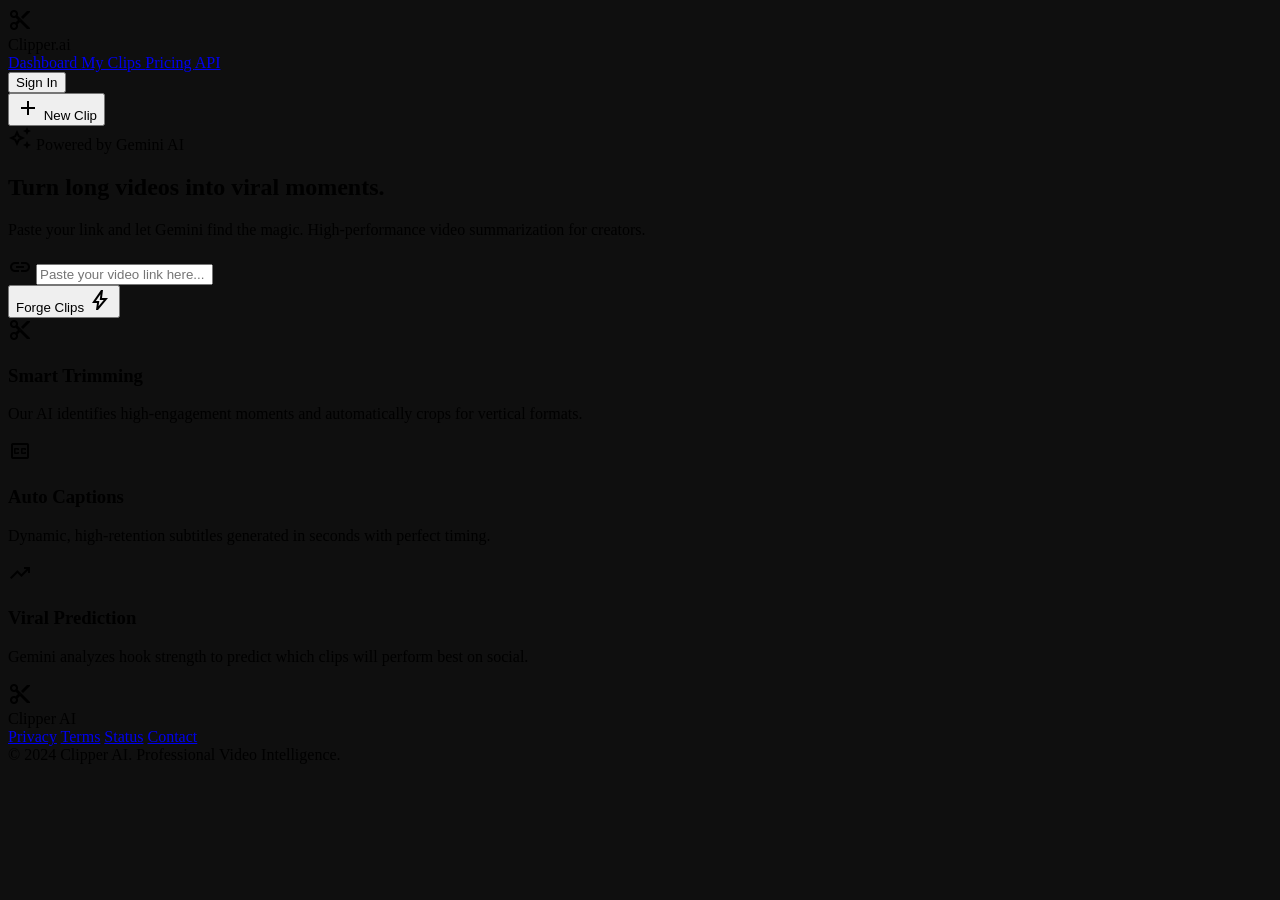
==== app/static/index.html @ 1a4bf579 "feat: final soft black & white UI rebuild (verbatim designs)" ====
<!DOCTYPE html>
<html class="dark" lang="en">
<head>
    <meta charset="utf-8"/>
    <meta content="width=device-width, initial-scale=1.0" name="viewport"/>
    <title>Clipper AI</title>
    <link href="https://fonts.googleapis.com/css2?family=Inter:wght@400;500;600;700;800;900&amp;display=swap" rel="stylesheet"/>
    <link href="https://fonts.googleapis.com/css2?family=Material+Symbols+Outlined:wght,FILL@100..700,0..1&amp;display=swap" rel="stylesheet"/>
    <script src="https://cdn.tailwindcss.com?plugins=forms,container-queries"></script>
    <script id="tailwind-config">
          tailwind.config = {
            darkMode: "class",
            theme: {
              extend: {
                "colors": {
                        "secondary-container": "#252525",
                        "on-primary": "#000000",
                        "surface": "#121212",
                        "primary": "#ffffff",
                        "secondary": "#a0a0a0",
                        "on-surface": "#ffffff",
                        "on-surface-variant": "#808080",
                        "background": "#0f0f0f",
                        "outline": "#333333",
                        "outline-variant": "#222222",
                        "surface-container": "#1a1a1a",
                        "surface-container-low": "#151515",
                        "surface-container-high": "#222222"
                },
                "borderRadius": {
                        "DEFAULT": "1rem",
                        "lg": "2rem",
                        "xl": "3rem",
                        "full": "9999px"
                },
                "spacing": {
                        "container-max": "1280px",
                        "unit": "8px",
                        "gutter": "24px",
                        "margin-mobile": "16px",
                        "margin-desktop": "40px"
                },
                "fontFamily": {
                        "h1": ["Inter"],
                        "label-caps": ["Inter"],
                        "body-md": ["Inter"],
                        "h3": ["Inter"],
                        "body-lg": ["Inter"],
                        "h2": ["Inter"]
                },
                "fontSize": {
                        "h1": ["48px", {"lineHeight": "1.2", "letterSpacing": "-0.02em", "fontWeight": "600"}],
                        "label-caps": ["12px", {"lineHeight": "1.2", "letterSpacing": "0.1em", "fontWeight": "700"}],
                        "body-md": ["16px", {"lineHeight": "1.6", "letterSpacing": "0", "fontWeight": "400"}],
                        "h3": ["24px", {"lineHeight": "1.4", "letterSpacing": "0", "fontWeight": "500"}],
                        "body-lg": ["18px", {"lineHeight": "1.6", "letterSpacing": "0", "fontWeight": "400"}],
                        "h2": ["32px", {"lineHeight": "1.3", "letterSpacing": "-0.01em", "fontWeight": "600"}]
                }
              },
            },
          }
        </script>
    <style>
        .material-symbols-outlined { font-variation-settings: 'FILL' 0, 'wght' 400, 'GRAD' 0, 'opsz' 24; }
        body { background-color: #0f0f0f; }
        .hidden { display: none !important; }
        .fade-in { animation: fadeIn 0.4s ease-out forwards; }
        @keyframes fadeIn { from { opacity: 0; transform: translateY(8px); } to { opacity: 1; transform: translateY(0); } }
        .nav-link { position: relative; }
        .nav-link::after { content: ''; position: absolute; bottom: -4px; left: 0; width: 0; height: 2px; background-color: currentColor; transition: width 0.3s ease; }
        .nav-link:hover::after, .nav-link.active::after { width: 100%; }
        .ambient-shadow { box-shadow: 0 4px 30px rgba(0, 0, 0, 0.5); }
    </style>
</head>
<body class="bg-background text-on-surface">

    <!-- Top Navigation -->
    <nav class="fixed top-0 w-full z-50 bg-background/80 backdrop-blur-md border-b border-outline">
        <div class="max-w-[1280px] mx-auto flex justify-between items-center h-20 px-10">
            <div class="flex items-center gap-2.5 group cursor-pointer" onclick="location.reload()">
                <div class="w-9 h-9 bg-primary rounded-xl flex items-center justify-center transition-all duration-300 group-hover:scale-105 group-hover:rotate-3 shadow-sm">
                    <span class="material-symbols-outlined text-on-primary text-[20px]">content_cut</span>
                </div>
                <span class="text-xl font-extrabold text-primary tracking-tighter">Clipper<span class="text-secondary font-semibold">.ai</span></span>
            </div>
            <div class="flex items-center gap-12">
                <a id="navDashboard" class="text-primary font-semibold text-sm tracking-wide transition-colors relative py-2 cursor-pointer group" href="#">
                    Dashboard
                    <span class="absolute -bottom-1 left-0 w-full h-0.5 bg-primary transition-all duration-300"></span>
                </a>
                <a id="navMyClips" class="text-secondary font-medium text-sm hover:text-primary transition-all duration-300 relative group py-2 cursor-pointer" href="#">
                    My Clips
                    <span class="absolute -bottom-1 left-0 w-0 h-0.5 bg-primary transition-all duration-300 group-hover:w-full"></span>
                </a>
                <a class="text-secondary font-medium text-sm hover:text-primary transition-all duration-300 relative group py-2 cursor-pointer" href="#">
                    Pricing
                    <span class="absolute -bottom-1 left-0 w-0 h-0.5 bg-primary transition-all duration-300 group-hover:w-full"></span>
                </a>
                <a id="navAPI" class="text-secondary font-medium text-sm hover:text-primary transition-all duration-300 relative group py-2 cursor-pointer" href="#">
                    API
                    <span class="absolute -bottom-1 left-0 w-0 h-0.5 bg-primary transition-all duration-300 group-hover:w-full"></span>
                </a>
            </div>
            <div class="flex items-center gap-6">
                <div id="authNav" class="flex items-center gap-4">
                    <span id="userEmailDisplay" class="text-xs font-bold text-secondary hidden"></span>
                    <button id="authBtn" class="text-secondary font-medium text-sm hover:text-primary transition-colors">Sign In</button>
                    <button id="signOutBtn" class="text-secondary text-xs hidden">Sign Out</button>
                </div>
                <button class="bg-primary text-on-primary px-7 py-2.5 rounded-full text-sm font-bold hover:opacity-90 transition-all active:scale-95 flex items-center gap-2">
                    <span class="material-symbols-outlined text-[18px]">add</span>
                    <span>New Clip</span>
                </button>
            </div>
        </div>
    </nav>

    <!-- CONTENT AREAS (PHASES) -->
    <main id="mainWorkspace">

        <!-- Phase 1: Landing -->
        <section id="landingPhase" class="view-phase pt-40 pb-64 min-h-screen px-8">
            <div class="max-w-[1280px] mx-auto">
                <div class="flex flex-col items-center text-center space-y-12 mb-32">
                    <div class="inline-flex items-center gap-2 px-5 py-2 bg-surface border border-outline rounded-full text-secondary mb-12">
                        <span class="material-symbols-outlined text-[18px]">auto_awesome</span>
                        <span class="font-label-caps text-[10px] uppercase tracking-[0.15em] font-bold">Powered by Gemini AI</span>
                    </div>
                    <div class="space-y-6 max-w-3xl mx-auto">
                        <h1 class="font-h1 text-h1 text-primary leading-[1.1]">Turn long videos into <span class="text-secondary italic">viral moments.</span></h1>
                        <p class="font-body-lg text-body-lg text-secondary max-w-xl mx-auto">Paste your link and let Gemini find the magic. High-performance video summarization for creators.</p>
                    </div>
                    <div class="w-full max-w-3xl mx-auto">
                        <form id="analyzeForm" class="relative flex flex-col md:flex-row items-center bg-surface p-2 rounded-full border border-outline shadow-2xl focus-within:border-primary transition-all">
                            <div class="flex-1 flex items-center px-6 gap-3">
                                <span class="material-symbols-outlined text-secondary">link</span>
                                <input id="youtubeUrl" class="w-full bg-transparent border-none focus:ring-0 py-4 text-body-lg text-primary placeholder-outline" placeholder="Paste your video link here..." type="url" required />
                            </div>
                            <button type="submit" class="w-full md:w-auto bg-primary text-on-primary px-12 py-4 rounded-full font-semibold flex items-center justify-center gap-2 hover:opacity-90 transition-all active:scale-95">
                                <span>Forge Clips</span>
                                <span class="material-symbols-outlined text-[20px]">bolt</span>
                            </button>
                        </form>

                        <!-- Opus-Style Video Preview -->
                        <div id="urlPreview" class="hidden mt-8 p-8 bg-surface rounded-[32px] border border-outline flex flex-col md:flex-row items-center gap-8 text-left">
                            <div id="previewThumb" class="w-full md:w-56 aspect-video bg-background rounded-2xl overflow-hidden shadow-inner flex-shrink-0">
                                <img src="" class="w-full h-full object-cover" />
                            </div>
                            <div class="flex-1 min-w-0 space-y-4">
                                <div>
                                    <p id="previewChannel" class="text-[10px] font-black text-secondary uppercase tracking-[0.2em] mb-1">Channel Source</p>
                                    <h3 id="previewTitle" class="font-black text-xl text-primary leading-tight line-clamp-2">Fetching video details...</h3>
                                </div>
                                <div class="flex flex-wrap gap-4 pt-2">
                                    <div class="flex items-center bg-background rounded-full px-5 py-2.5 gap-4 border border-outline">
                                        <span class="font-label-caps text-[9px] text-secondary uppercase tracking-widest font-bold">Clips</span>
                                        <div class="flex items-center gap-3">
                                            <button type="button" onclick="document.querySelector('#maxClips').stepDown()" class="w-5 h-5 flex items-center justify-center rounded-full hover:bg-surface text-secondary transition-colors">&minus;</button>
                                            <input id="maxClips" type="number" value="10" min="1" max="25" class="w-6 bg-transparent border-none text-center focus:ring-0 font-bold text-primary p-0 text-xs" />
                                            <button type="button" onclick="document.querySelector('#maxClips').stepUp()" class="w-5 h-5 flex items-center justify-center rounded-full hover:bg-surface text-secondary transition-colors">&plus;</button>
                                        </div>
                                    </div>
                                    <div class="flex items-center bg-background rounded-full px-5 py-2.5 gap-4 border border-outline">
                                        <span class="font-label-caps text-[9px] text-secondary uppercase tracking-widest font-bold">Speed</span>
                                        <div id="speedSelector" class="flex items-center gap-1.5">
                                            <button type="button" onclick="setSpeed(1.0)" class="speed-pill px-2.5 py-1 rounded-full border border-transparent text-[10px] font-bold transition-all hover:bg-surface">1.0x</button>
                                            <button type="button" onclick="setSpeed(1.1)" class="speed-pill px-2.5 py-1 rounded-full border border-primary bg-primary text-on-primary text-[10px] font-bold transition-all shadow-sm">1.1x</button>
                                            <button type="button" onclick="setSpeed(1.2)" class="speed-pill px-2.5 py-1 rounded-full border border-transparent text-[10px] font-bold transition-all hover:bg-surface">1.2x</button>
                                            <input id="speed" type="hidden" value="1.1" />
                                        </div>
                                    </div>
                                </div>
                            </div>
                        </div>
                        <input id="style" type="hidden" value="black-box" />
                    </div>
                </div>
                <div class="grid grid-cols-1 md:grid-cols-3 gap-8 mb-32 text-left">
                    <div class="bg-surface p-10 rounded-lg shadow-sm border border-outline flex flex-col items-start gap-4 hover:border-primary/30 transition-all">
                        <div class="w-12 h-12 bg-background flex items-center justify-center rounded-2xl"><span class="material-symbols-outlined text-primary">content_cut</span></div>
                        <h3 class="font-h3 text-h3 text-primary">Smart Trimming</h3>
                        <p class="font-body-md text-body-md text-secondary">Our AI identifies high-engagement moments and automatically crops for vertical formats.</p>
                    </div>
                    <div class="bg-surface p-10 rounded-lg shadow-sm border border-outline flex flex-col items-start gap-4 hover:border-primary/30 transition-all">
                        <div class="w-12 h-12 bg-background flex items-center justify-center rounded-2xl"><span class="material-symbols-outlined text-primary">closed_caption</span></div>
                        <h3 class="font-h3 text-h3 text-primary">Auto Captions</h3>
                        <p class="font-body-md text-body-md text-secondary">Dynamic, high-retention subtitles generated in seconds with perfect timing.</p>
                    </div>
                    <div class="bg-surface p-10 rounded-lg shadow-sm border border-outline flex flex-col items-start gap-4 hover:border-primary/30 transition-all">
                        <div class="w-12 h-12 bg-background flex items-center justify-center rounded-2xl"><span class="material-symbols-outlined text-primary">trending_up</span></div>
                        <h3 class="font-h3 text-h3 text-primary">Viral Prediction</h3>
                        <p class="font-body-md text-body-md text-secondary">Gemini analyzes hook strength to predict which clips will perform best on social.</p>
                    </div>
                </div>
            </div>
        </section>

        <!-- PHASE 2: FORGE -->
        <section id="forgePhase" class="view-phase pt-40 pb-64 min-h-screen hidden flex flex-col items-center justify-center px-8 relative">
            <div class="w-full max-w-3xl bg-surface rounded-xl shadow-2xl border border-outline p-12 md:p-16 flex flex-col items-center relative overflow-hidden text-center">
                <button id="cancelForgeBtn" class="absolute top-8 right-8 z-20 text-[10px] font-black uppercase tracking-widest text-red-500 hover:text-red-400 transition-colors flex items-center gap-1.5">
                    <span class="material-symbols-outlined text-sm">cancel</span> Cancel Extraction
                </button>
                <div class="relative w-72 h-72 flex items-center justify-center mb-10 mx-auto">
                    <svg class="absolute inset-0 w-full h-full transform -rotate-90">
                        <circle class="text-background" cx="144" cy="144" fill="transparent" r="120" stroke="currentColor" stroke-width="6"></circle>
                        <circle id="forgeProgressCircle" class="text-primary transition-all duration-1000 ease-out" cx="144" cy="144" fill="transparent" r="120" stroke="currentColor" stroke-dasharray="754" stroke-dashoffset="754" stroke-linecap="round" stroke-width="6"></circle>
                    </svg>
                    <div class="absolute inset-0 rounded-full overflow-hidden">
                        <div class="absolute inset-0 bg-[conic-gradient(from_0deg,transparent_0%,rgba(255,255,255,0.1)_50%,transparent_100%)] animate-[spin_3s_linear_infinite]"></div>
                    </div>
                    <div class="absolute inset-0 flex flex-col items-center justify-center z-10">
                        <div class="relative mb-1">
                            <span id="forgePercentText" class="font-h1 text-6xl font-black text-primary drop-shadow-sm">0%</span>
                        </div>
                        <span id="forgeActionLabel" class="font-label-caps text-[11px] text-secondary tracking-[0.3em] uppercase font-black opacity-80">Scanning</span>
                    </div>
                </div>
                <div class="text-center mb-12">
                    <h1 class="font-h2 text-3xl text-primary mb-3">Forging your clips...</h1>
                    <p id="forgeStatusLabel" class="font-body-md text-secondary max-w-md mx-auto mb-10">AI engine extracting viral intelligence from your video.</p>
                </div>
                <div id="forgeLogs" class="w-full max-w-xl mx-auto mb-10 bg-background border border-outline rounded-2xl p-6 font-mono text-[11px] space-y-1.5 h-48 overflow-y-auto shadow-inner text-left text-secondary"></div>
                <div id="forgeSteps" class="w-full space-y-4 max-w-xl mx-auto text-left"></div>
            </div>
        </section>

        <!-- PHASE 3: SELECTION -->
        <section id="selectionPhase" class="view-phase hidden px-8 pt-40 pb-64 min-h-screen">
            <div class="max-w-[1280px] mx-auto">
                <div class="flex flex-col md:flex-row gap-12 items-start mb-16 text-left">
                    <div class="w-full md:w-2/3">
                        <div class="relative group rounded-lg overflow-hidden bg-black aspect-video ambient-shadow border border-outline flex items-center justify-center text-white text-xs font-black uppercase tracking-widest opacity-60">Source Loaded</div>
                    </div>
                    <div class="w-full md:w-1/3 space-y-6">
                        <h1 class="font-h1 text-h2 text-primary leading-none tracking-tight">Viral Analysis</h1>
                        <p class="font-body-md text-body-md text-secondary leading-relaxed">Review segments Gemini identified as high-impact viral hooks.</p>
                        <div class="flex items-center gap-4 p-5 rounded-2xl bg-surface border border-outline">
                            <div class="w-10 h-10 rounded-full bg-background flex items-center justify-center text-primary">
                                <span class="material-symbols-outlined">auto_awesome</span>
                            </div>
                            <div>
                                <p class="font-label-caps text-[10px] text-secondary uppercase tracking-widest font-black">Intelligence Ready</p>
                                <p id="momentsCountText" class="text-sm font-semibold text-primary">0 moments found</p>
                            </div>
                        </div>
                        <button id="generateSelected" class="w-full bg-primary text-on-primary font-black py-5 rounded-full hover:opacity-90 shadow-2xl transition-all active:scale-[0.98]">
                            Generate Selected Clips
                        </button>
                    </div>
                </div>
                <h2 class="font-h2 text-sm text-secondary mb-10 tracking-[0.2em] font-black uppercase">Viral Moments</h2>
                <div id="clipList" class="grid grid-cols-1 md:grid-cols-2 lg:grid-cols-3 gap-8"></div>
            </div>
        </section>

        <!-- PHASE 4: RESULT -->
        <section id="resultPhase" class="view-phase hidden px-8 pt-40 pb-64 min-h-screen">
            <div class="max-w-[1280px] mx-auto text-left">
                <div class="mb-16">
                    <div class="inline-flex items-center gap-2 px-3 py-1 bg-surface text-primary border border-outline rounded-full mb-4">
                        <span class="material-symbols-outlined text-[18px]">check_circle</span>
                        <span class="font-label-caps text-label-caps uppercase tracking-widest font-bold text-[10px]">Processing Complete</span>
                    </div>
                    <h1 class="font-h1 text-h1 text-primary leading-none tracking-tight">Your Clip is Ready</h1>
                    <p class="font-body-lg text-body-lg text-secondary max-w-2xl mt-4">AI-optimized vertical format is finalized on a clean black canvas.</p>
                </div>
                <div id="renderOutput"></div>
            </div>
        </section>

        <!-- PHASE 5: MY CLIPS -->
        <section id="myClipsPhase" class="view-phase hidden px-8 pt-40 pb-64 min-h-screen">
            <div class="max-w-[1280px] mx-auto">
                <div class="mb-16 text-left">
                    <h1 class="font-h1 text-h1 text-primary tracking-tight">My Forged Assets</h1>
                    <p class="font-body-lg text-body-lg text-secondary max-w-2xl mt-4">Your personal library of viral intelligence extractions.</p>
                </div>
                <div id="historyGrid" class="grid grid-cols-1 md:grid-cols-2 lg:grid-cols-3 gap-8"></div>
            </div>
        </section>

        <!-- PHASE 6: API SETTINGS -->
        <section id="apiPhase" class="view-phase hidden px-8 pt-40 pb-64 min-h-screen">
            <div class="max-w-[800px] mx-auto text-left">
                <div class="mb-16">
                    <h1 class="font-h1 text-h1 text-primary tracking-tight leading-none mb-4">API Configuration</h1>
                    <p class="font-body-lg text-body-lg text-secondary">Connect your own Gemini and YouTube engines for unlimited extraction power.</p>
                </div>
                <div class="bg-surface rounded-[40px] p-12 border border-outline shadow-2xl space-y-12">
                    <div class="space-y-4">
                        <label class="font-label-caps text-[11px] text-secondary uppercase tracking-[0.2em] font-black">Google Gemini Key</label>
                        <input id="apiGemini" type="password" placeholder="Enter API Key" class="w-full px-8 py-6 rounded-full bg-background border border-outline focus:border-primary outline-none font-medium text-primary shadow-inner" />
                    </div>
                    <div class="space-y-4">
                        <label class="font-label-caps text-[11px] text-secondary uppercase tracking-[0.2em] font-black">YouTube Data Key</label>
                        <input id="apiYoutube" type="password" placeholder="Enter API Key" class="w-full px-8 py-6 rounded-full bg-background border border-outline focus:border-primary outline-none font-medium text-primary shadow-inner" />
                    </div>
                    <button id="saveApiBtn" class="w-full py-6 bg-primary text-on-primary rounded-full font-black uppercase tracking-widest text-sm hover:opacity-90 shadow-2xl transition-all active:scale-[0.98]">
                        Save Configuration
                    </button>
                    <p id="apiMessage" class="text-center text-xs font-black text-secondary uppercase tracking-[0.2em] opacity-0 transition-opacity">Settings saved successfully</p>
                </div>
            </div>
        </section>
    </main>

    <!-- Footer -->
    <footer class="w-full py-20 border-t border-outline bg-background font-['Inter'] text-sm">
        <div class="max-w-[1280px] mx-auto flex flex-col md:flex-row justify-between items-center px-10 gap-12">
            <div class="flex items-center gap-3">
                <div class="w-8 h-8 bg-primary rounded-lg flex items-center justify-center">
                    <span class="material-symbols-outlined text-on-primary text-[18px]">content_cut</span>
                </div>
                <span class="font-black text-primary tracking-tighter text-lg">Clipper AI</span>
            </div>
            <div class="flex gap-12 text-secondary font-bold uppercase tracking-widest text-[10px]">
                <a class="hover:text-primary transition-colors" href="#">Privacy</a>
                <a class="hover:text-primary transition-colors" href="#">Terms</a>
                <a class="hover:text-primary transition-colors" href="#">Status</a>
                <a class="hover:text-primary transition-colors" href="#">Contact</a>
            </div>
            <div class="text-outline text-xs italic opacity-60 font-medium">© 2024 Clipper AI. Professional Video Intelligence.</div>
        </div>
    </footer>

    <!-- Auth Modal -->
    <div id="authOverlay" class="fixed inset-0 z-[100] hidden bg-black/80 backdrop-blur-xl flex items-center justify-center p-4">
        <div class="w-full max-w-5xl bg-background rounded-[48px] overflow-hidden shadow-2xl flex flex-col md:flex-row min-h-[600px] border border-outline">
            <div class="flex-1 p-16 relative text-left bg-white">
                <button id="closeAuth" class="absolute top-10 left-10 text-slate-300 hover:text-primary text-4xl">&times;</button>
                <div class="max-w-sm mx-auto">
                    <h2 class="text-4xl font-black mb-3 tracking-tighter text-black">Welcome back!</h2>
                    <p class="text-slate-400 mb-12 text-sm font-medium leading-relaxed">Simplify your workflow and boost your productivity with Clipper.ai.</p>
                    <div class="space-y-4 mb-8">
                        <input id="authEmail" type="email" placeholder="Username" class="w-full px-8 py-5 rounded-full bg-slate-50 border border-slate-100 focus:ring-2 ring-primary/10 outline-none text-sm font-semibold text-black" />
                        <input id="authPassword" type="password" placeholder="Password" class="w-full px-8 py-5 rounded-full bg-slate-50 border border-slate-100 focus:ring-2 ring-primary/10 outline-none text-sm font-semibold text-black" />
                    </div>
                    <button id="signInBtn" class="w-full bg-black text-white py-5 rounded-full font-black uppercase tracking-widest text-sm shadow-2xl hover:opacity-90 transition-opacity mb-8">Login</button>
                    <p class="text-center text-[11px] font-bold text-slate-400 text-black uppercase tracking-widest">Not a member? <button id="signUpBtn" class="text-black font-black hover:underline ml-2">Register now</button></p>
                </div>
            </div>
            <div class="hidden md:flex flex-1 bg-surface p-16 items-center justify-center text-center">
                <div class="max-w-[320px]">
                    <div class="w-40 h-40 bg-background rounded-full mx-auto mb-12 flex items-center justify-center border border-outline shadow-2xl">
                        <span class="material-symbols-outlined text-6xl text-primary animate-pulse">auto_awesome</span>
                    </div>
                    <h3 class="text-3xl font-black leading-tight text-primary tracking-tighter italic">Professional <br>Video AI.</h3>
                </div>
            </div>
        </div>
    </div>

    <script src="https://www.gstatic.com/firebasejs/10.7.1/firebase-app-compat.js"></script>
    <script src="https://www.gstatic.com/firebasejs/10.7.1/firebase-auth-compat.js"></script>
    <script src="/static/app.js?v=monochrome_final_v1"></script>
</body>
</html>
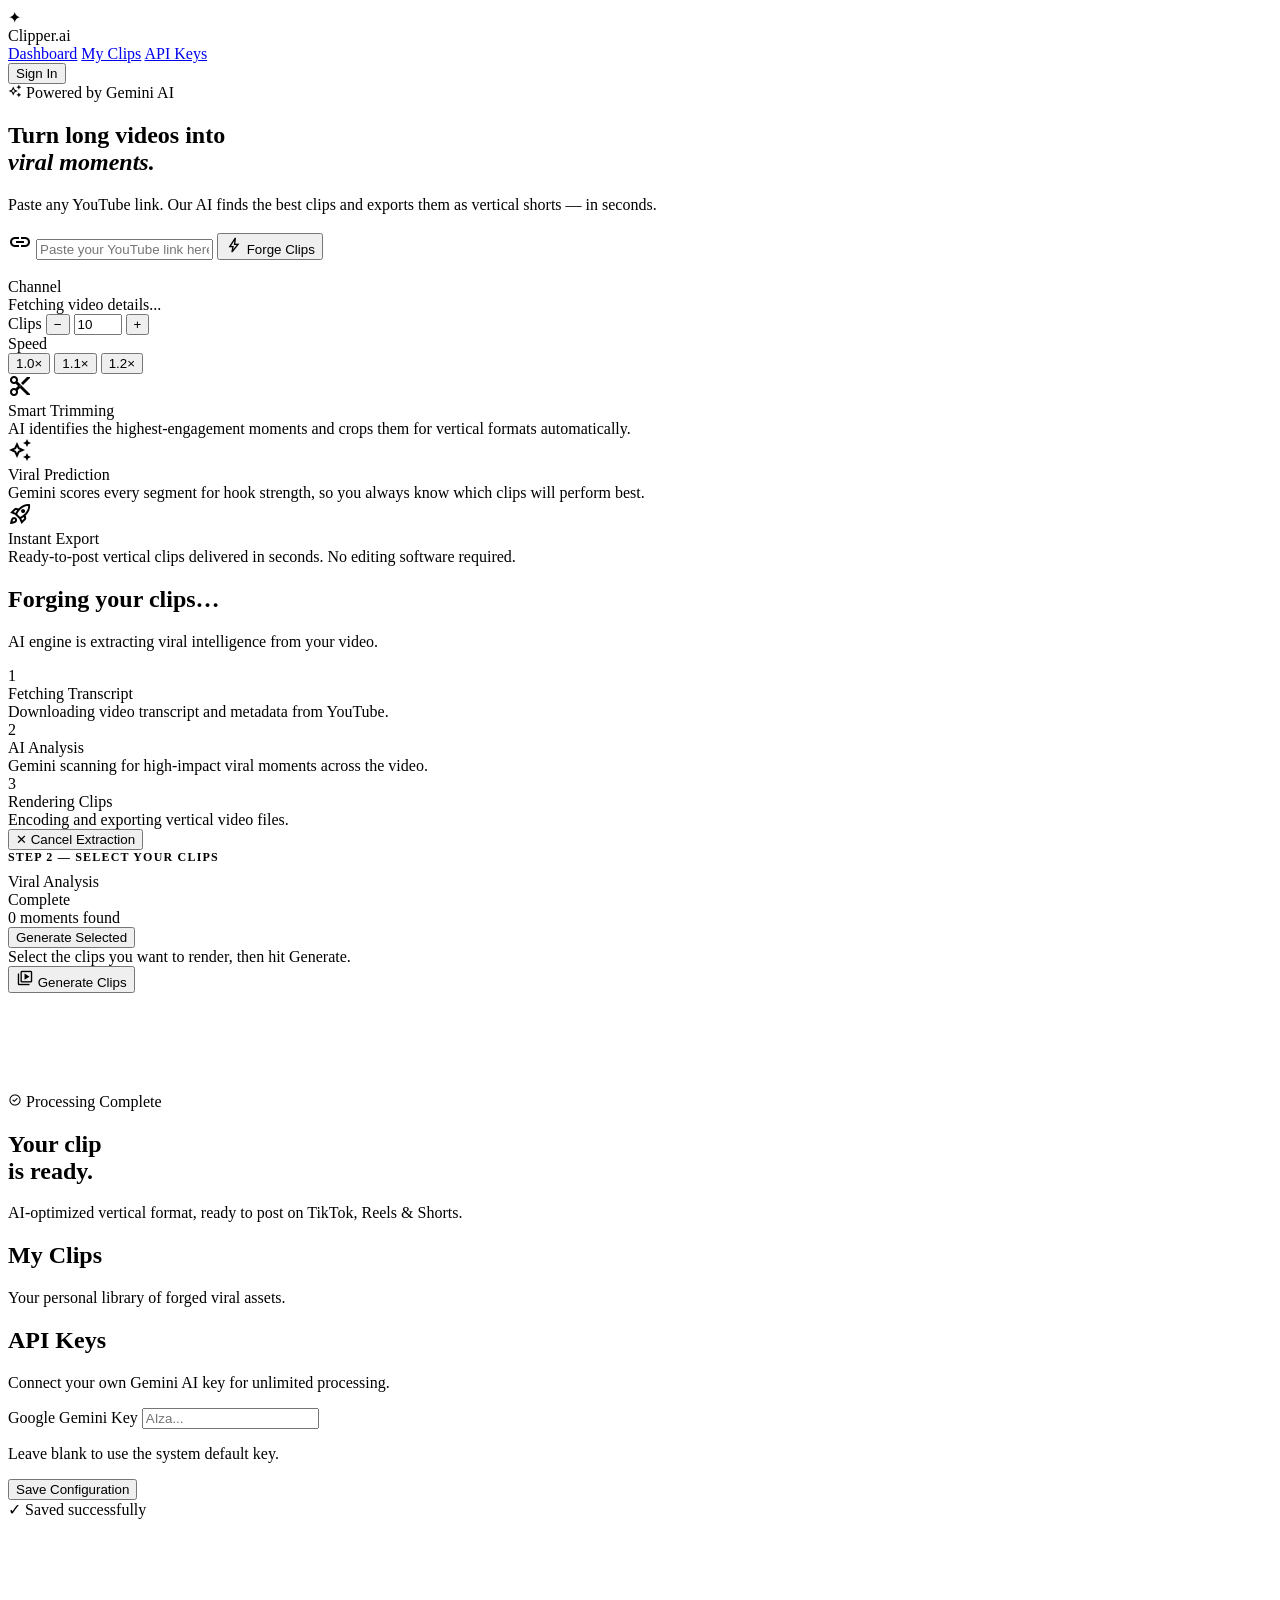
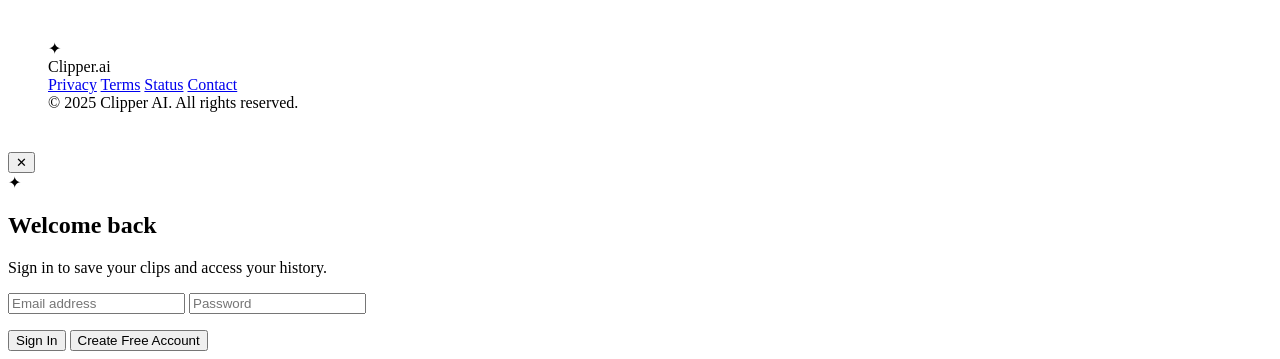
==== commit be81bfa2: "feat: complete UI redesign — Claude.com aesthetic, Instrument Serif, step forge, premium cards" ====
--- a/app/static/index.html
+++ b/app/static/index.html
@@ -1,359 +1,297 @@
 <!DOCTYPE html>
-<html class="dark" lang="en">
+<html lang="en">
 <head>
-    <meta charset="utf-8"/>
-    <meta content="width=device-width, initial-scale=1.0" name="viewport"/>
-    <title>Clipper AI</title>
-    <link href="https://fonts.googleapis.com/css2?family=Inter:wght@400;500;600;700;800;900&amp;display=swap" rel="stylesheet"/>
-    <link href="https://fonts.googleapis.com/css2?family=Material+Symbols+Outlined:wght,FILL@100..700,0..1&amp;display=swap" rel="stylesheet"/>
-    <script src="https://cdn.tailwindcss.com?plugins=forms,container-queries"></script>
-    <script id="tailwind-config">
-          tailwind.config = {
-            darkMode: "class",
-            theme: {
-              extend: {
-                "colors": {
-                        "secondary-container": "#252525",
-                        "on-primary": "#000000",
-                        "surface": "#121212",
-                        "primary": "#ffffff",
-                        "secondary": "#a0a0a0",
-                        "on-surface": "#ffffff",
-                        "on-surface-variant": "#808080",
-                        "background": "#0f0f0f",
-                        "outline": "#333333",
-                        "outline-variant": "#222222",
-                        "surface-container": "#1a1a1a",
-                        "surface-container-low": "#151515",
-                        "surface-container-high": "#222222"
-                },
-                "borderRadius": {
-                        "DEFAULT": "1rem",
-                        "lg": "2rem",
-                        "xl": "3rem",
-                        "full": "9999px"
-                },
-                "spacing": {
-                        "container-max": "1280px",
-                        "unit": "8px",
-                        "gutter": "24px",
-                        "margin-mobile": "16px",
-                        "margin-desktop": "40px"
-                },
-                "fontFamily": {
-                        "h1": ["Inter"],
-                        "label-caps": ["Inter"],
-                        "body-md": ["Inter"],
-                        "h3": ["Inter"],
-                        "body-lg": ["Inter"],
-                        "h2": ["Inter"]
-                },
-                "fontSize": {
-                        "h1": ["48px", {"lineHeight": "1.2", "letterSpacing": "-0.02em", "fontWeight": "600"}],
-                        "label-caps": ["12px", {"lineHeight": "1.2", "letterSpacing": "0.1em", "fontWeight": "700"}],
-                        "body-md": ["16px", {"lineHeight": "1.6", "letterSpacing": "0", "fontWeight": "400"}],
-                        "h3": ["24px", {"lineHeight": "1.4", "letterSpacing": "0", "fontWeight": "500"}],
-                        "body-lg": ["18px", {"lineHeight": "1.6", "letterSpacing": "0", "fontWeight": "400"}],
-                        "h2": ["32px", {"lineHeight": "1.3", "letterSpacing": "-0.01em", "fontWeight": "600"}]
-                }
-              },
-            },
-          }
-        </script>
-    <style>
-        .material-symbols-outlined { font-variation-settings: 'FILL' 0, 'wght' 400, 'GRAD' 0, 'opsz' 24; }
-        body { background-color: #0f0f0f; }
-        .hidden { display: none !important; }
-        .fade-in { animation: fadeIn 0.4s ease-out forwards; }
-        @keyframes fadeIn { from { opacity: 0; transform: translateY(8px); } to { opacity: 1; transform: translateY(0); } }
-        .nav-link { position: relative; }
-        .nav-link::after { content: ''; position: absolute; bottom: -4px; left: 0; width: 0; height: 2px; background-color: currentColor; transition: width 0.3s ease; }
-        .nav-link:hover::after, .nav-link.active::after { width: 100%; }
-        .ambient-shadow { box-shadow: 0 4px 30px rgba(0, 0, 0, 0.5); }
-    </style>
+  <meta charset="utf-8"/>
+  <meta name="viewport" content="width=device-width, initial-scale=1.0"/>
+  <title>Clipper AI — Turn Long Videos into Viral Moments</title>
+  <meta name="description" content="AI-powered YouTube clip finder. Paste a link, let Gemini find your viral moments, and export vertical clips in seconds."/>
+  <link rel="preconnect" href="https://fonts.googleapis.com"/>
+  <link rel="preconnect" href="https://fonts.gstatic.com" crossorigin/>
+  <link href="https://fonts.googleapis.com/css2?family=Instrument+Serif:ital@0;1&family=Inter:wght@400;500;600;700;800&family=Material+Symbols+Outlined:opsz,wght,FILL,GRAD@20..48,100..700,0..1,-50..200&display=swap" rel="stylesheet"/>
+  <link rel="stylesheet" href="/static/styles.css"/>
 </head>
-<body class="bg-background text-on-surface">
-
-    <!-- Top Navigation -->
-    <nav class="fixed top-0 w-full z-50 bg-background/80 backdrop-blur-md border-b border-outline">
-        <div class="max-w-[1280px] mx-auto flex justify-between items-center h-20 px-10">
-            <div class="flex items-center gap-2.5 group cursor-pointer" onclick="location.reload()">
-                <div class="w-9 h-9 bg-primary rounded-xl flex items-center justify-center transition-all duration-300 group-hover:scale-105 group-hover:rotate-3 shadow-sm">
-                    <span class="material-symbols-outlined text-on-primary text-[20px]">content_cut</span>
-                </div>
-                <span class="text-xl font-extrabold text-primary tracking-tighter">Clipper<span class="text-secondary font-semibold">.ai</span></span>
+<body>
+
+<!-- NAV -->
+<nav class="nav">
+  <div class="nav-inner">
+    <div class="logo" onclick="location.reload()">
+      <div class="logo-mark">✦</div>
+      <div class="logo-text">Clipper<span>.ai</span></div>
+    </div>
+    <div class="nav-links">
+      <a id="navDashboard" class="nav-link active" href="#">Dashboard</a>
+      <a id="navMyClips" class="nav-link" href="#">My Clips</a>
+      <a id="navAPI" class="nav-link" href="#">API Keys</a>
+    </div>
+    <div class="nav-actions">
+      <span id="userEmailDisplay" class="btn btn-ghost" style="display:none;"></span>
+      <button id="authBtn" class="btn btn-ghost">Sign In</button>
+      <button id="signOutBtn" class="btn btn-ghost" style="display:none;">Sign Out</button>
+    </div>
+  </div>
+</nav>
+
+<main id="mainWorkspace">
+
+<!-- PHASE 1: LANDING -->
+<section id="landingPhase" class="phase view-phase">
+  <div class="hero">
+    <div class="hero-badge">
+      <span class="material-symbols-outlined" style="font-size:14px;">auto_awesome</span>
+      Powered by Gemini AI
+    </div>
+    <h1>Turn long videos into<br/><em>viral moments.</em></h1>
+    <p>Paste any YouTube link. Our AI finds the best clips and exports them as vertical shorts — in seconds.</p>
+
+    <div class="url-form">
+      <form id="analyzeForm">
+        <div class="url-input-wrap">
+          <span class="material-symbols-outlined url-input-icon">link</span>
+          <input id="youtubeUrl" class="url-input" type="url" placeholder="Paste your YouTube link here..." required autocomplete="off"/>
+          <button type="submit" class="url-submit">
+            <span class="material-symbols-outlined" style="font-size:18px;">bolt</span>
+            Forge Clips
+          </button>
+        </div>
+      </form>
+    </div>
+
+    <!-- URL PREVIEW -->
+    <div id="urlPreview" class="preview-card hidden">
+      <div style="position:relative;flex-shrink:0;">
+        <img id="previewThumbImg" class="preview-thumb" src="" alt=""/>
+      </div>
+      <div class="preview-info">
+        <div id="previewChannel" class="preview-channel">Channel</div>
+        <div id="previewTitle" class="preview-title">Fetching video details...</div>
+        <div class="preview-controls">
+          <div class="control-pill">
+            <span class="control-label">Clips</span>
+            <button type="button" onclick="document.querySelector('#maxClips').stepDown()">−</button>
+            <input id="maxClips" type="number" value="10" min="1" max="25"/>
+            <button type="button" onclick="document.querySelector('#maxClips').stepUp()">+</button>
+          </div>
+          <div class="control-pill">
+            <span class="control-label">Speed</span>
+            <div class="speed-pill" id="speedSelector">
+              <button type="button" class="speed-opt" onclick="setSpeed(1.0)">1.0×</button>
+              <button type="button" class="speed-opt active" onclick="setSpeed(1.1)">1.1×</button>
+              <button type="button" class="speed-opt" onclick="setSpeed(1.2)">1.2×</button>
             </div>
-            <div class="flex items-center gap-12">
-                <a id="navDashboard" class="text-primary font-semibold text-sm tracking-wide transition-colors relative py-2 cursor-pointer group" href="#">
-                    Dashboard
-                    <span class="absolute -bottom-1 left-0 w-full h-0.5 bg-primary transition-all duration-300"></span>
-                </a>
-                <a id="navMyClips" class="text-secondary font-medium text-sm hover:text-primary transition-all duration-300 relative group py-2 cursor-pointer" href="#">
-                    My Clips
-                    <span class="absolute -bottom-1 left-0 w-0 h-0.5 bg-primary transition-all duration-300 group-hover:w-full"></span>
-                </a>
-                <a class="text-secondary font-medium text-sm hover:text-primary transition-all duration-300 relative group py-2 cursor-pointer" href="#">
-                    Pricing
-                    <span class="absolute -bottom-1 left-0 w-0 h-0.5 bg-primary transition-all duration-300 group-hover:w-full"></span>
-                </a>
-                <a id="navAPI" class="text-secondary font-medium text-sm hover:text-primary transition-all duration-300 relative group py-2 cursor-pointer" href="#">
-                    API
-                    <span class="absolute -bottom-1 left-0 w-0 h-0.5 bg-primary transition-all duration-300 group-hover:w-full"></span>
-                </a>
-            </div>
-            <div class="flex items-center gap-6">
-                <div id="authNav" class="flex items-center gap-4">
-                    <span id="userEmailDisplay" class="text-xs font-bold text-secondary hidden"></span>
-                    <button id="authBtn" class="text-secondary font-medium text-sm hover:text-primary transition-colors">Sign In</button>
-                    <button id="signOutBtn" class="text-secondary text-xs hidden">Sign Out</button>
-                </div>
-                <button class="bg-primary text-on-primary px-7 py-2.5 rounded-full text-sm font-bold hover:opacity-90 transition-all active:scale-95 flex items-center gap-2">
-                    <span class="material-symbols-outlined text-[18px]">add</span>
-                    <span>New Clip</span>
-                </button>
-            </div>
-        </div>
-    </nav>
-
-    <!-- CONTENT AREAS (PHASES) -->
-    <main id="mainWorkspace">
-
-        <!-- Phase 1: Landing -->
-        <section id="landingPhase" class="view-phase pt-40 pb-64 min-h-screen px-8">
-            <div class="max-w-[1280px] mx-auto">
-                <div class="flex flex-col items-center text-center space-y-12 mb-32">
-                    <div class="inline-flex items-center gap-2 px-5 py-2 bg-surface border border-outline rounded-full text-secondary mb-12">
-                        <span class="material-symbols-outlined text-[18px]">auto_awesome</span>
-                        <span class="font-label-caps text-[10px] uppercase tracking-[0.15em] font-bold">Powered by Gemini AI</span>
-                    </div>
-                    <div class="space-y-6 max-w-3xl mx-auto">
-                        <h1 class="font-h1 text-h1 text-primary leading-[1.1]">Turn long videos into <span class="text-secondary italic">viral moments.</span></h1>
-                        <p class="font-body-lg text-body-lg text-secondary max-w-xl mx-auto">Paste your link and let Gemini find the magic. High-performance video summarization for creators.</p>
-                    </div>
-                    <div class="w-full max-w-3xl mx-auto">
-                        <form id="analyzeForm" class="relative flex flex-col md:flex-row items-center bg-surface p-2 rounded-full border border-outline shadow-2xl focus-within:border-primary transition-all">
-                            <div class="flex-1 flex items-center px-6 gap-3">
-                                <span class="material-symbols-outlined text-secondary">link</span>
-                                <input id="youtubeUrl" class="w-full bg-transparent border-none focus:ring-0 py-4 text-body-lg text-primary placeholder-outline" placeholder="Paste your video link here..." type="url" required />
-                            </div>
-                            <button type="submit" class="w-full md:w-auto bg-primary text-on-primary px-12 py-4 rounded-full font-semibold flex items-center justify-center gap-2 hover:opacity-90 transition-all active:scale-95">
-                                <span>Forge Clips</span>
-                                <span class="material-symbols-outlined text-[20px]">bolt</span>
-                            </button>
-                        </form>
-
-                        <!-- Opus-Style Video Preview -->
-                        <div id="urlPreview" class="hidden mt-8 p-8 bg-surface rounded-[32px] border border-outline flex flex-col md:flex-row items-center gap-8 text-left">
-                            <div id="previewThumb" class="w-full md:w-56 aspect-video bg-background rounded-2xl overflow-hidden shadow-inner flex-shrink-0">
-                                <img src="" class="w-full h-full object-cover" />
-                            </div>
-                            <div class="flex-1 min-w-0 space-y-4">
-                                <div>
-                                    <p id="previewChannel" class="text-[10px] font-black text-secondary uppercase tracking-[0.2em] mb-1">Channel Source</p>
-                                    <h3 id="previewTitle" class="font-black text-xl text-primary leading-tight line-clamp-2">Fetching video details...</h3>
-                                </div>
-                                <div class="flex flex-wrap gap-4 pt-2">
-                                    <div class="flex items-center bg-background rounded-full px-5 py-2.5 gap-4 border border-outline">
-                                        <span class="font-label-caps text-[9px] text-secondary uppercase tracking-widest font-bold">Clips</span>
-                                        <div class="flex items-center gap-3">
-                                            <button type="button" onclick="document.querySelector('#maxClips').stepDown()" class="w-5 h-5 flex items-center justify-center rounded-full hover:bg-surface text-secondary transition-colors">&minus;</button>
-                                            <input id="maxClips" type="number" value="10" min="1" max="25" class="w-6 bg-transparent border-none text-center focus:ring-0 font-bold text-primary p-0 text-xs" />
-                                            <button type="button" onclick="document.querySelector('#maxClips').stepUp()" class="w-5 h-5 flex items-center justify-center rounded-full hover:bg-surface text-secondary transition-colors">&plus;</button>
-                                        </div>
-                                    </div>
-                                    <div class="flex items-center bg-background rounded-full px-5 py-2.5 gap-4 border border-outline">
-                                        <span class="font-label-caps text-[9px] text-secondary uppercase tracking-widest font-bold">Speed</span>
-                                        <div id="speedSelector" class="flex items-center gap-1.5">
-                                            <button type="button" onclick="setSpeed(1.0)" class="speed-pill px-2.5 py-1 rounded-full border border-transparent text-[10px] font-bold transition-all hover:bg-surface">1.0x</button>
-                                            <button type="button" onclick="setSpeed(1.1)" class="speed-pill px-2.5 py-1 rounded-full border border-primary bg-primary text-on-primary text-[10px] font-bold transition-all shadow-sm">1.1x</button>
-                                            <button type="button" onclick="setSpeed(1.2)" class="speed-pill px-2.5 py-1 rounded-full border border-transparent text-[10px] font-bold transition-all hover:bg-surface">1.2x</button>
-                                            <input id="speed" type="hidden" value="1.1" />
-                                        </div>
-                                    </div>
-                                </div>
-                            </div>
-                        </div>
-                        <input id="style" type="hidden" value="black-box" />
-                    </div>
-                </div>
-                <div class="grid grid-cols-1 md:grid-cols-3 gap-8 mb-32 text-left">
-                    <div class="bg-surface p-10 rounded-lg shadow-sm border border-outline flex flex-col items-start gap-4 hover:border-primary/30 transition-all">
-                        <div class="w-12 h-12 bg-background flex items-center justify-center rounded-2xl"><span class="material-symbols-outlined text-primary">content_cut</span></div>
-                        <h3 class="font-h3 text-h3 text-primary">Smart Trimming</h3>
-                        <p class="font-body-md text-body-md text-secondary">Our AI identifies high-engagement moments and automatically crops for vertical formats.</p>
-                    </div>
-                    <div class="bg-surface p-10 rounded-lg shadow-sm border border-outline flex flex-col items-start gap-4 hover:border-primary/30 transition-all">
-                        <div class="w-12 h-12 bg-background flex items-center justify-center rounded-2xl"><span class="material-symbols-outlined text-primary">closed_caption</span></div>
-                        <h3 class="font-h3 text-h3 text-primary">Auto Captions</h3>
-                        <p class="font-body-md text-body-md text-secondary">Dynamic, high-retention subtitles generated in seconds with perfect timing.</p>
-                    </div>
-                    <div class="bg-surface p-10 rounded-lg shadow-sm border border-outline flex flex-col items-start gap-4 hover:border-primary/30 transition-all">
-                        <div class="w-12 h-12 bg-background flex items-center justify-center rounded-2xl"><span class="material-symbols-outlined text-primary">trending_up</span></div>
-                        <h3 class="font-h3 text-h3 text-primary">Viral Prediction</h3>
-                        <p class="font-body-md text-body-md text-secondary">Gemini analyzes hook strength to predict which clips will perform best on social.</p>
-                    </div>
-                </div>
-            </div>
-        </section>
-
-        <!-- PHASE 2: FORGE -->
-        <section id="forgePhase" class="view-phase pt-40 pb-64 min-h-screen hidden flex flex-col items-center justify-center px-8 relative">
-            <div class="w-full max-w-3xl bg-surface rounded-xl shadow-2xl border border-outline p-12 md:p-16 flex flex-col items-center relative overflow-hidden text-center">
-                <button id="cancelForgeBtn" class="absolute top-8 right-8 z-20 text-[10px] font-black uppercase tracking-widest text-red-500 hover:text-red-400 transition-colors flex items-center gap-1.5">
-                    <span class="material-symbols-outlined text-sm">cancel</span> Cancel Extraction
-                </button>
-                <div class="relative w-72 h-72 flex items-center justify-center mb-10 mx-auto">
-                    <svg class="absolute inset-0 w-full h-full transform -rotate-90">
-                        <circle class="text-background" cx="144" cy="144" fill="transparent" r="120" stroke="currentColor" stroke-width="6"></circle>
-                        <circle id="forgeProgressCircle" class="text-primary transition-all duration-1000 ease-out" cx="144" cy="144" fill="transparent" r="120" stroke="currentColor" stroke-dasharray="754" stroke-dashoffset="754" stroke-linecap="round" stroke-width="6"></circle>
-                    </svg>
-                    <div class="absolute inset-0 rounded-full overflow-hidden">
-                        <div class="absolute inset-0 bg-[conic-gradient(from_0deg,transparent_0%,rgba(255,255,255,0.1)_50%,transparent_100%)] animate-[spin_3s_linear_infinite]"></div>
-                    </div>
-                    <div class="absolute inset-0 flex flex-col items-center justify-center z-10">
-                        <div class="relative mb-1">
-                            <span id="forgePercentText" class="font-h1 text-6xl font-black text-primary drop-shadow-sm">0%</span>
-                        </div>
-                        <span id="forgeActionLabel" class="font-label-caps text-[11px] text-secondary tracking-[0.3em] uppercase font-black opacity-80">Scanning</span>
-                    </div>
-                </div>
-                <div class="text-center mb-12">
-                    <h1 class="font-h2 text-3xl text-primary mb-3">Forging your clips...</h1>
-                    <p id="forgeStatusLabel" class="font-body-md text-secondary max-w-md mx-auto mb-10">AI engine extracting viral intelligence from your video.</p>
-                </div>
-                <div id="forgeLogs" class="w-full max-w-xl mx-auto mb-10 bg-background border border-outline rounded-2xl p-6 font-mono text-[11px] space-y-1.5 h-48 overflow-y-auto shadow-inner text-left text-secondary"></div>
-                <div id="forgeSteps" class="w-full space-y-4 max-w-xl mx-auto text-left"></div>
-            </div>
-        </section>
-
-        <!-- PHASE 3: SELECTION -->
-        <section id="selectionPhase" class="view-phase hidden px-8 pt-40 pb-64 min-h-screen">
-            <div class="max-w-[1280px] mx-auto">
-                <div class="flex flex-col md:flex-row gap-12 items-start mb-16 text-left">
-                    <div class="w-full md:w-2/3">
-                        <div class="relative group rounded-lg overflow-hidden bg-black aspect-video ambient-shadow border border-outline flex items-center justify-center text-white text-xs font-black uppercase tracking-widest opacity-60">Source Loaded</div>
-                    </div>
-                    <div class="w-full md:w-1/3 space-y-6">
-                        <h1 class="font-h1 text-h2 text-primary leading-none tracking-tight">Viral Analysis</h1>
-                        <p class="font-body-md text-body-md text-secondary leading-relaxed">Review segments Gemini identified as high-impact viral hooks.</p>
-                        <div class="flex items-center gap-4 p-5 rounded-2xl bg-surface border border-outline">
-                            <div class="w-10 h-10 rounded-full bg-background flex items-center justify-center text-primary">
-                                <span class="material-symbols-outlined">auto_awesome</span>
-                            </div>
-                            <div>
-                                <p class="font-label-caps text-[10px] text-secondary uppercase tracking-widest font-black">Intelligence Ready</p>
-                                <p id="momentsCountText" class="text-sm font-semibold text-primary">0 moments found</p>
-                            </div>
-                        </div>
-                        <button id="generateSelected" class="w-full bg-primary text-on-primary font-black py-5 rounded-full hover:opacity-90 shadow-2xl transition-all active:scale-[0.98]">
-                            Generate Selected Clips
-                        </button>
-                    </div>
-                </div>
-                <h2 class="font-h2 text-sm text-secondary mb-10 tracking-[0.2em] font-black uppercase">Viral Moments</h2>
-                <div id="clipList" class="grid grid-cols-1 md:grid-cols-2 lg:grid-cols-3 gap-8"></div>
-            </div>
-        </section>
-
-        <!-- PHASE 4: RESULT -->
-        <section id="resultPhase" class="view-phase hidden px-8 pt-40 pb-64 min-h-screen">
-            <div class="max-w-[1280px] mx-auto text-left">
-                <div class="mb-16">
-                    <div class="inline-flex items-center gap-2 px-3 py-1 bg-surface text-primary border border-outline rounded-full mb-4">
-                        <span class="material-symbols-outlined text-[18px]">check_circle</span>
-                        <span class="font-label-caps text-label-caps uppercase tracking-widest font-bold text-[10px]">Processing Complete</span>
-                    </div>
-                    <h1 class="font-h1 text-h1 text-primary leading-none tracking-tight">Your Clip is Ready</h1>
-                    <p class="font-body-lg text-body-lg text-secondary max-w-2xl mt-4">AI-optimized vertical format is finalized on a clean black canvas.</p>
-                </div>
-                <div id="renderOutput"></div>
-            </div>
-        </section>
-
-        <!-- PHASE 5: MY CLIPS -->
-        <section id="myClipsPhase" class="view-phase hidden px-8 pt-40 pb-64 min-h-screen">
-            <div class="max-w-[1280px] mx-auto">
-                <div class="mb-16 text-left">
-                    <h1 class="font-h1 text-h1 text-primary tracking-tight">My Forged Assets</h1>
-                    <p class="font-body-lg text-body-lg text-secondary max-w-2xl mt-4">Your personal library of viral intelligence extractions.</p>
-                </div>
-                <div id="historyGrid" class="grid grid-cols-1 md:grid-cols-2 lg:grid-cols-3 gap-8"></div>
-            </div>
-        </section>
-
-        <!-- PHASE 6: API SETTINGS -->
-        <section id="apiPhase" class="view-phase hidden px-8 pt-40 pb-64 min-h-screen">
-            <div class="max-w-[800px] mx-auto text-left">
-                <div class="mb-16">
-                    <h1 class="font-h1 text-h1 text-primary tracking-tight leading-none mb-4">API Configuration</h1>
-                    <p class="font-body-lg text-body-lg text-secondary">Connect your own Gemini and YouTube engines for unlimited extraction power.</p>
-                </div>
-                <div class="bg-surface rounded-[40px] p-12 border border-outline shadow-2xl space-y-12">
-                    <div class="space-y-4">
-                        <label class="font-label-caps text-[11px] text-secondary uppercase tracking-[0.2em] font-black">Google Gemini Key</label>
-                        <input id="apiGemini" type="password" placeholder="Enter API Key" class="w-full px-8 py-6 rounded-full bg-background border border-outline focus:border-primary outline-none font-medium text-primary shadow-inner" />
-                    </div>
-                    <div class="space-y-4">
-                        <label class="font-label-caps text-[11px] text-secondary uppercase tracking-[0.2em] font-black">YouTube Data Key</label>
-                        <input id="apiYoutube" type="password" placeholder="Enter API Key" class="w-full px-8 py-6 rounded-full bg-background border border-outline focus:border-primary outline-none font-medium text-primary shadow-inner" />
-                    </div>
-                    <button id="saveApiBtn" class="w-full py-6 bg-primary text-on-primary rounded-full font-black uppercase tracking-widest text-sm hover:opacity-90 shadow-2xl transition-all active:scale-[0.98]">
-                        Save Configuration
-                    </button>
-                    <p id="apiMessage" class="text-center text-xs font-black text-secondary uppercase tracking-[0.2em] opacity-0 transition-opacity">Settings saved successfully</p>
-                </div>
-            </div>
-        </section>
-    </main>
-
-    <!-- Footer -->
-    <footer class="w-full py-20 border-t border-outline bg-background font-['Inter'] text-sm">
-        <div class="max-w-[1280px] mx-auto flex flex-col md:flex-row justify-between items-center px-10 gap-12">
-            <div class="flex items-center gap-3">
-                <div class="w-8 h-8 bg-primary rounded-lg flex items-center justify-center">
-                    <span class="material-symbols-outlined text-on-primary text-[18px]">content_cut</span>
-                </div>
-                <span class="font-black text-primary tracking-tighter text-lg">Clipper AI</span>
-            </div>
-            <div class="flex gap-12 text-secondary font-bold uppercase tracking-widest text-[10px]">
-                <a class="hover:text-primary transition-colors" href="#">Privacy</a>
-                <a class="hover:text-primary transition-colors" href="#">Terms</a>
-                <a class="hover:text-primary transition-colors" href="#">Status</a>
-                <a class="hover:text-primary transition-colors" href="#">Contact</a>
-            </div>
-            <div class="text-outline text-xs italic opacity-60 font-medium">© 2024 Clipper AI. Professional Video Intelligence.</div>
-        </div>
-    </footer>
-
-    <!-- Auth Modal -->
-    <div id="authOverlay" class="fixed inset-0 z-[100] hidden bg-black/80 backdrop-blur-xl flex items-center justify-center p-4">
-        <div class="w-full max-w-5xl bg-background rounded-[48px] overflow-hidden shadow-2xl flex flex-col md:flex-row min-h-[600px] border border-outline">
-            <div class="flex-1 p-16 relative text-left bg-white">
-                <button id="closeAuth" class="absolute top-10 left-10 text-slate-300 hover:text-primary text-4xl">&times;</button>
-                <div class="max-w-sm mx-auto">
-                    <h2 class="text-4xl font-black mb-3 tracking-tighter text-black">Welcome back!</h2>
-                    <p class="text-slate-400 mb-12 text-sm font-medium leading-relaxed">Simplify your workflow and boost your productivity with Clipper.ai.</p>
-                    <div class="space-y-4 mb-8">
-                        <input id="authEmail" type="email" placeholder="Username" class="w-full px-8 py-5 rounded-full bg-slate-50 border border-slate-100 focus:ring-2 ring-primary/10 outline-none text-sm font-semibold text-black" />
-                        <input id="authPassword" type="password" placeholder="Password" class="w-full px-8 py-5 rounded-full bg-slate-50 border border-slate-100 focus:ring-2 ring-primary/10 outline-none text-sm font-semibold text-black" />
-                    </div>
-                    <button id="signInBtn" class="w-full bg-black text-white py-5 rounded-full font-black uppercase tracking-widest text-sm shadow-2xl hover:opacity-90 transition-opacity mb-8">Login</button>
-                    <p class="text-center text-[11px] font-bold text-slate-400 text-black uppercase tracking-widest">Not a member? <button id="signUpBtn" class="text-black font-black hover:underline ml-2">Register now</button></p>
-                </div>
-            </div>
-            <div class="hidden md:flex flex-1 bg-surface p-16 items-center justify-center text-center">
-                <div class="max-w-[320px]">
-                    <div class="w-40 h-40 bg-background rounded-full mx-auto mb-12 flex items-center justify-center border border-outline shadow-2xl">
-                        <span class="material-symbols-outlined text-6xl text-primary animate-pulse">auto_awesome</span>
-                    </div>
-                    <h3 class="text-3xl font-black leading-tight text-primary tracking-tighter italic">Professional <br>Video AI.</h3>
-                </div>
-            </div>
-        </div>
-    </div>
-
-    <script src="https://www.gstatic.com/firebasejs/10.7.1/firebase-app-compat.js"></script>
-    <script src="https://www.gstatic.com/firebasejs/10.7.1/firebase-auth-compat.js"></script>
-    <script src="/static/app.js?v=monochrome_final_v1"></script>
+            <input id="speed" type="hidden" value="1.1"/>
+          </div>
+        </div>
+      </div>
+    </div>
+  </div>
+
+  <!-- FEATURES -->
+  <div class="features">
+    <div class="feature-card">
+      <div class="feature-icon"><span class="material-symbols-outlined">content_cut</span></div>
+      <div class="feature-title">Smart Trimming</div>
+      <div class="feature-desc">AI identifies the highest-engagement moments and crops them for vertical formats automatically.</div>
+    </div>
+    <div class="feature-card">
+      <div class="feature-icon"><span class="material-symbols-outlined">auto_awesome</span></div>
+      <div class="feature-title">Viral Prediction</div>
+      <div class="feature-desc">Gemini scores every segment for hook strength, so you always know which clips will perform best.</div>
+    </div>
+    <div class="feature-card">
+      <div class="feature-icon"><span class="material-symbols-outlined">rocket_launch</span></div>
+      <div class="feature-title">Instant Export</div>
+      <div class="feature-desc">Ready-to-post vertical clips delivered in seconds. No editing software required.</div>
+    </div>
+  </div>
+</section>
+
+<!-- PHASE 2: FORGE -->
+<section id="forgePhase" class="phase hidden view-phase">
+  <div class="forge-wrap">
+    <div class="forge-header">
+      <h1>Forging your clips…</h1>
+      <p id="forgeStatusLabel">AI engine is extracting viral intelligence from your video.</p>
+    </div>
+
+    <!-- Hidden SVG circle kept for JS compatibility -->
+    <svg style="display:none;">
+      <circle id="forgeProgressCircle"/>
+    </svg>
+    <span id="forgePercentText" style="display:none;"></span>
+    <span id="forgeActionLabel" style="display:none;"></span>
+
+    <!-- Step-by-step progress -->
+    <div class="forge-steps-list" id="forgeSteps">
+      <div class="forge-step" id="step-fetch">
+        <div class="step-num active" id="step-fetch-num">1</div>
+        <div class="step-content">
+          <div class="step-name">Fetching Transcript</div>
+          <div class="step-desc">Downloading video transcript and metadata from YouTube.</div>
+          <div class="step-bar visible" id="step-fetch-bar"><div class="step-bar-fill" style="width:100%"></div></div>
+        </div>
+      </div>
+      <div class="forge-step" id="step-analyze">
+        <div class="step-num" id="step-analyze-num">2</div>
+        <div class="step-content">
+          <div class="step-name">AI Analysis</div>
+          <div class="step-desc">Gemini scanning for high-impact viral moments across the video.</div>
+          <div class="step-bar" id="step-analyze-bar"><div class="step-bar-fill" style="width:0%"></div></div>
+        </div>
+      </div>
+      <div class="forge-step" id="step-render">
+        <div class="step-num" id="step-render-num">3</div>
+        <div class="step-content">
+          <div class="step-name">Rendering Clips</div>
+          <div class="step-desc">Encoding and exporting vertical video files.</div>
+          <div class="step-bar" id="step-render-bar"><div class="step-bar-fill" style="width:0%"></div></div>
+        </div>
+      </div>
+    </div>
+
+    <div id="forgeLogs" class="log-box"></div>
+    <button id="cancelForgeBtn" class="cancel-btn">✕ Cancel Extraction</button>
+  </div>
+</section>
+
+<!-- PHASE 3: SELECTION -->
+<section id="selectionPhase" class="phase hidden view-phase" style="padding-bottom:100px;">
+  <div class="sel-wrap">
+    <div class="sel-header">
+      <div>
+        <div style="font-size:12px;font-weight:700;text-transform:uppercase;letter-spacing:0.1em;color:var(--accent);margin-bottom:8px;">Step 2 — Select Your Clips</div>
+        <div class="sel-title">Viral Analysis<br/>Complete</div>
+      </div>
+      <div class="sel-meta">
+        <div id="momentsCountText" class="moments-badge">0 moments found</div>
+        <button id="generateSelected" class="btn btn-primary btn-lg">Generate Selected</button>
+      </div>
+    </div>
+    <div id="clipList" class="clips-grid"></div>
+  </div>
+  <div class="gen-bar">
+    <div class="gen-bar-info">Select the clips you want to render, then hit Generate.</div>
+    <button id="generateSelected2" class="btn btn-primary" onclick="document.getElementById('generateSelected').click()">
+      <span class="material-symbols-outlined" style="font-size:18px;">video_library</span>
+      Generate Clips
+    </button>
+  </div>
+</section>
+
+<!-- PHASE 4: RESULT -->
+<section id="resultPhase" class="phase hidden view-phase">
+  <div class="result-wrap">
+    <div class="result-badge">
+      <span class="material-symbols-outlined" style="font-size:14px;">check_circle</span>
+      Processing Complete
+    </div>
+    <h1 class="result-title">Your clip<br/>is ready.</h1>
+    <p class="result-sub">AI-optimized vertical format, ready to post on TikTok, Reels & Shorts.</p>
+    <div id="renderOutput"></div>
+  </div>
+</section>
+
+<!-- PHASE 5: MY CLIPS -->
+<section id="myClipsPhase" class="phase hidden view-phase">
+  <div class="history-wrap">
+    <h1 class="history-title">My Clips</h1>
+    <p class="history-sub">Your personal library of forged viral assets.</p>
+    <div id="historyGrid" class="history-grid"></div>
+  </div>
+</section>
+
+<!-- PHASE 6: API -->
+<section id="apiPhase" class="phase hidden view-phase">
+  <div class="api-wrap">
+    <h1 class="api-title">API Keys</h1>
+    <p class="api-sub">Connect your own Gemini AI key for unlimited processing.</p>
+    <div class="api-card">
+      <label class="form-label">Google Gemini Key</label>
+      <input id="apiGemini" class="form-input" type="password" placeholder="AIza..."/>
+      <p class="form-hint">Leave blank to use the system default key.</p>
+      <button id="saveApiBtn" class="save-btn">Save Configuration</button>
+      <div id="apiMessage" class="save-msg">✓ Saved successfully</div>
+    </div>
+  </div>
+</section>
+
+</main>
+
+<footer style="border-top:1px solid var(--border);padding:40px;margin-top:80px;">
+  <div class="footer" style="margin:0 auto;">
+    <div class="logo">
+      <div class="logo-mark">✦</div>
+      <div class="logo-text">Clipper<span>.ai</span></div>
+    </div>
+    <div class="footer-links">
+      <a href="#" class="footer-link">Privacy</a>
+      <a href="#" class="footer-link">Terms</a>
+      <a href="#" class="footer-link">Status</a>
+      <a href="#" class="footer-link">Contact</a>
+    </div>
+    <div class="footer-copy">© 2025 Clipper AI. All rights reserved.</div>
+  </div>
+</footer>
+
+<!-- AUTH MODAL -->
+<div id="authOverlay" class="auth-overlay hidden">
+  <div class="auth-card">
+    <button id="closeAuth" class="auth-close">✕</button>
+    <div class="auth-icon">✦</div>
+    <h2 class="auth-title">Welcome back</h2>
+    <p class="auth-sub">Sign in to save your clips and access your history.</p>
+    <input id="authEmail" class="auth-input" type="email" placeholder="Email address"/>
+    <input id="authPassword" class="auth-input" type="password" placeholder="Password"/>
+    <p id="authMessage" class="auth-msg"></p>
+    <button id="signInBtn" class="auth-btn-primary">Sign In</button>
+    <button id="signUpBtn" class="auth-btn-outline">Create Free Account</button>
+  </div>
+</div>
+
+<script src="https://cdn.jsdelivr.net/npm/@supabase/supabase-js@2"></script>
+<script>
+// Speed selector helper (called from HTML)
+function setSpeed(val) {
+  document.getElementById('speed').value = val;
+  document.querySelectorAll('.speed-opt').forEach(b => {
+    b.classList.toggle('active', parseFloat(b.textContent) === val);
+  });
+}
+
+// renderSingle helper (called from clip cards)
+function renderSingle(rank) {
+  const genBtn = document.getElementById('generateSelected');
+  if (genBtn) genBtn.click();
+}
+
+// Animate forge steps based on log messages
+function animateForgeStep(logs) {
+  if (!logs || !logs.length) return;
+  const last = logs[logs.length - 1]?.msg?.toLowerCase() || '';
+  const s1 = document.getElementById('step-fetch-num');
+  const s2 = document.getElementById('step-analyze-num');
+  const s3 = document.getElementById('step-render-num');
+  const b2 = document.getElementById('step-analyze-bar');
+  const b3 = document.getElementById('step-render-bar');
+  if (last.includes('transcript') || last.includes('fetch')) {
+    s1?.classList.add('done'); s2?.classList.add('active');
+    b2?.classList.add('visible');
+    b2?.querySelector('.step-bar-fill')?.style && (b2.querySelector('.step-bar-fill').style.width = '60%');
+  }
+  if (last.includes('gemini') || last.includes('analyz') || last.includes('clip')) {
+    s2?.classList.add('done'); s3?.classList.add('active');
+    b3?.classList.add('visible');
+    b3?.querySelector('.step-bar-fill')?.style && (b3.querySelector('.step-bar-fill').style.width = '50%');
+  }
+  if (last.includes('render') || last.includes('encod') || last.includes('complet')) {
+    s3?.classList.add('done');
+    b3?.querySelector('.step-bar-fill')?.style && (b3.querySelector('.step-bar-fill').style.width = '100%');
+  }
+}
+
+// Patch pollJob to animate steps — hook into forgeLogs updates
+const _origSetInterval = window.setInterval;
+</script>
+<script src="/static/app.js?v=claude-ui-v1"></script>
 </body>
 </html>
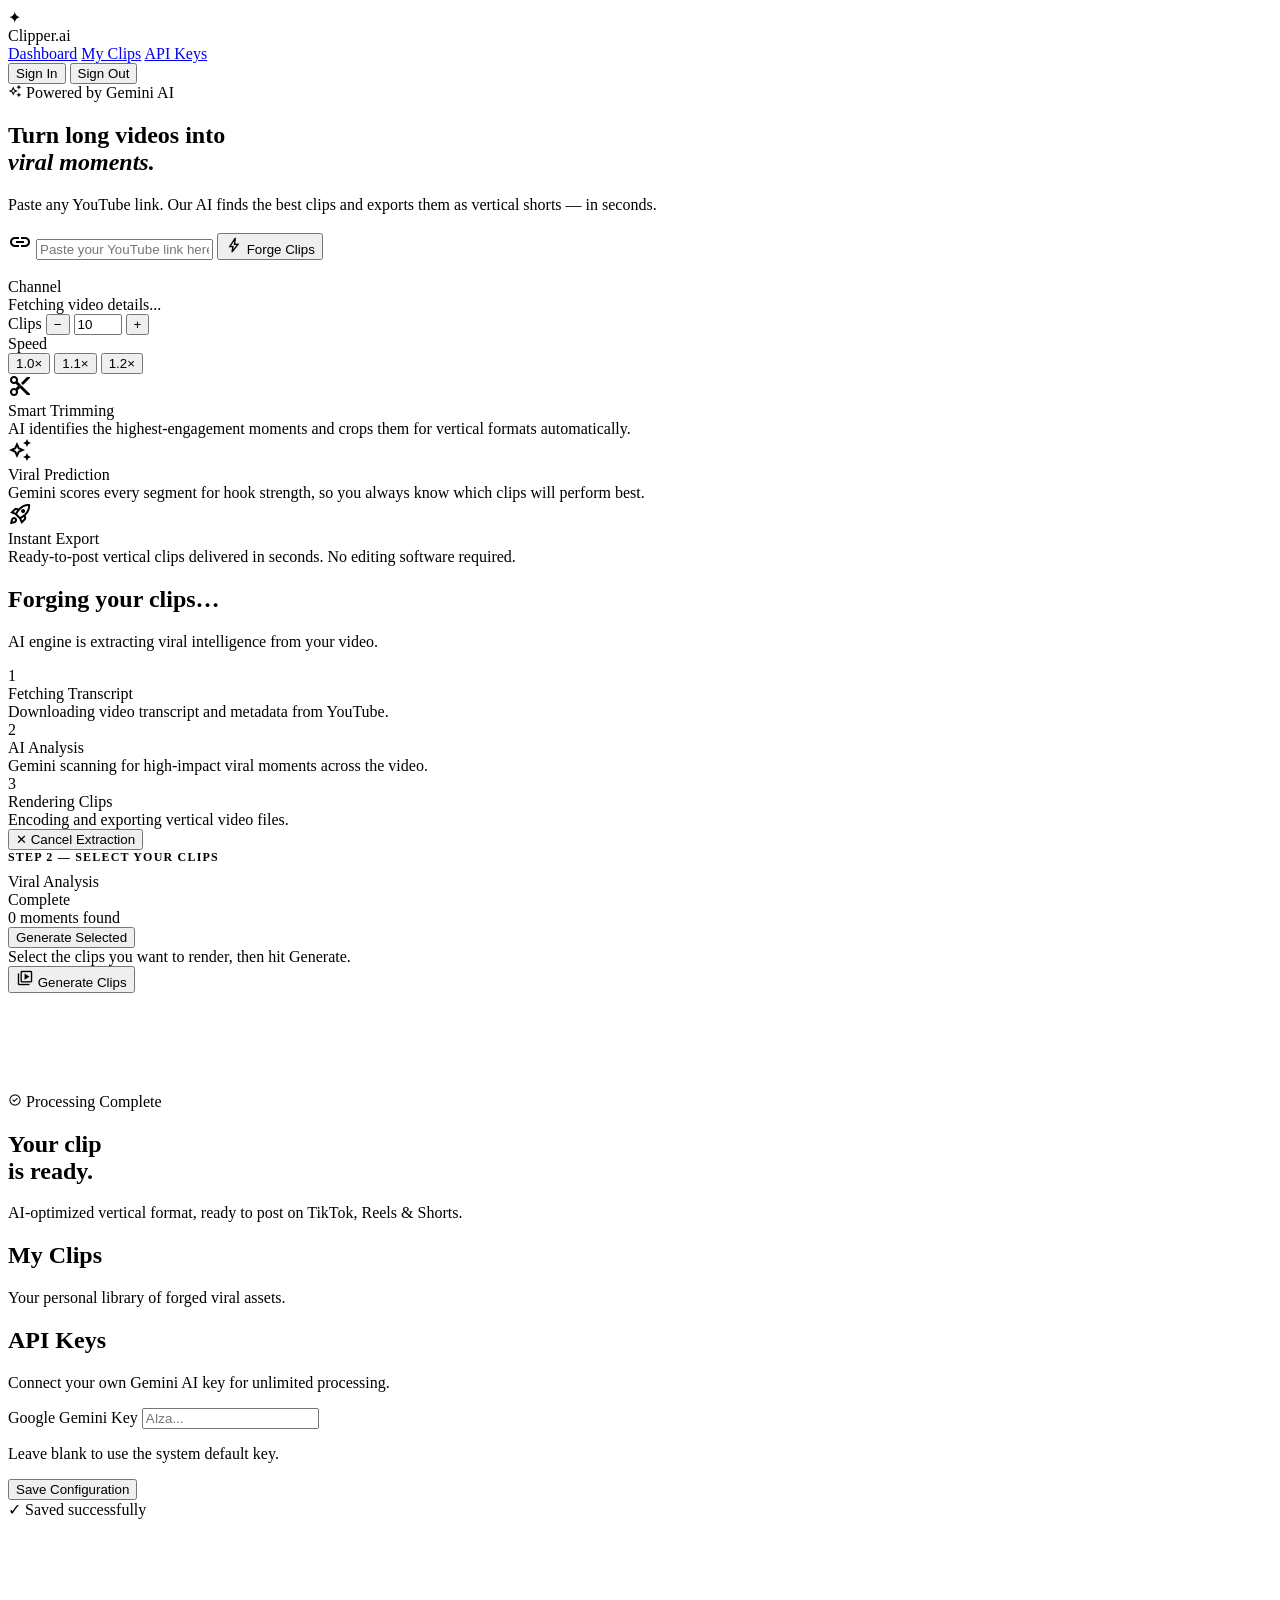
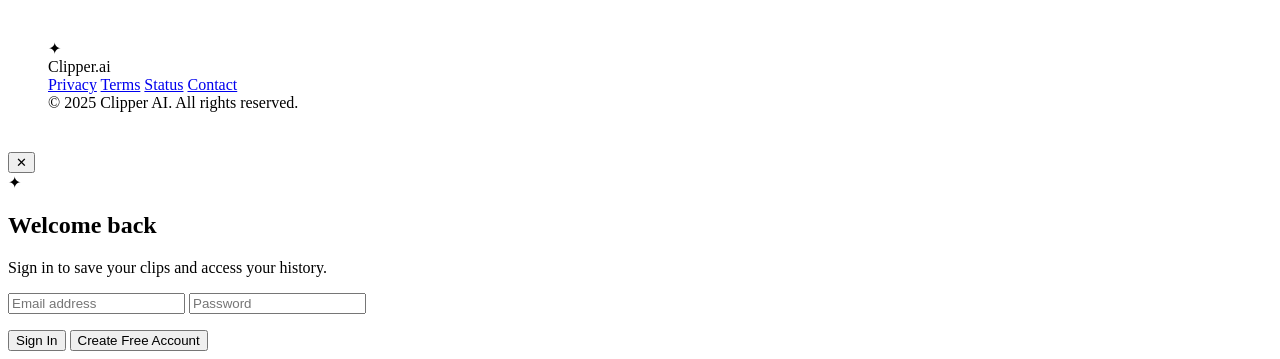
==== commit 25ede370: "fix: removed inline styles that hid the logged-in user profile UI" ====
--- a/app/static/index.html
+++ b/app/static/index.html
@@ -25,9 +25,9 @@
       <a id="navAPI" class="nav-link" href="#">API Keys</a>
     </div>
     <div class="nav-actions">
-      <span id="userEmailDisplay" class="btn btn-ghost" style="display:none;"></span>
+      <span id="userEmailDisplay" class="btn btn-ghost hidden"></span>
       <button id="authBtn" class="btn btn-ghost">Sign In</button>
-      <button id="signOutBtn" class="btn btn-ghost" style="display:none;">Sign Out</button>
+      <button id="signOutBtn" class="btn btn-ghost hidden">Sign Out</button>
     </div>
   </div>
 </nav>
